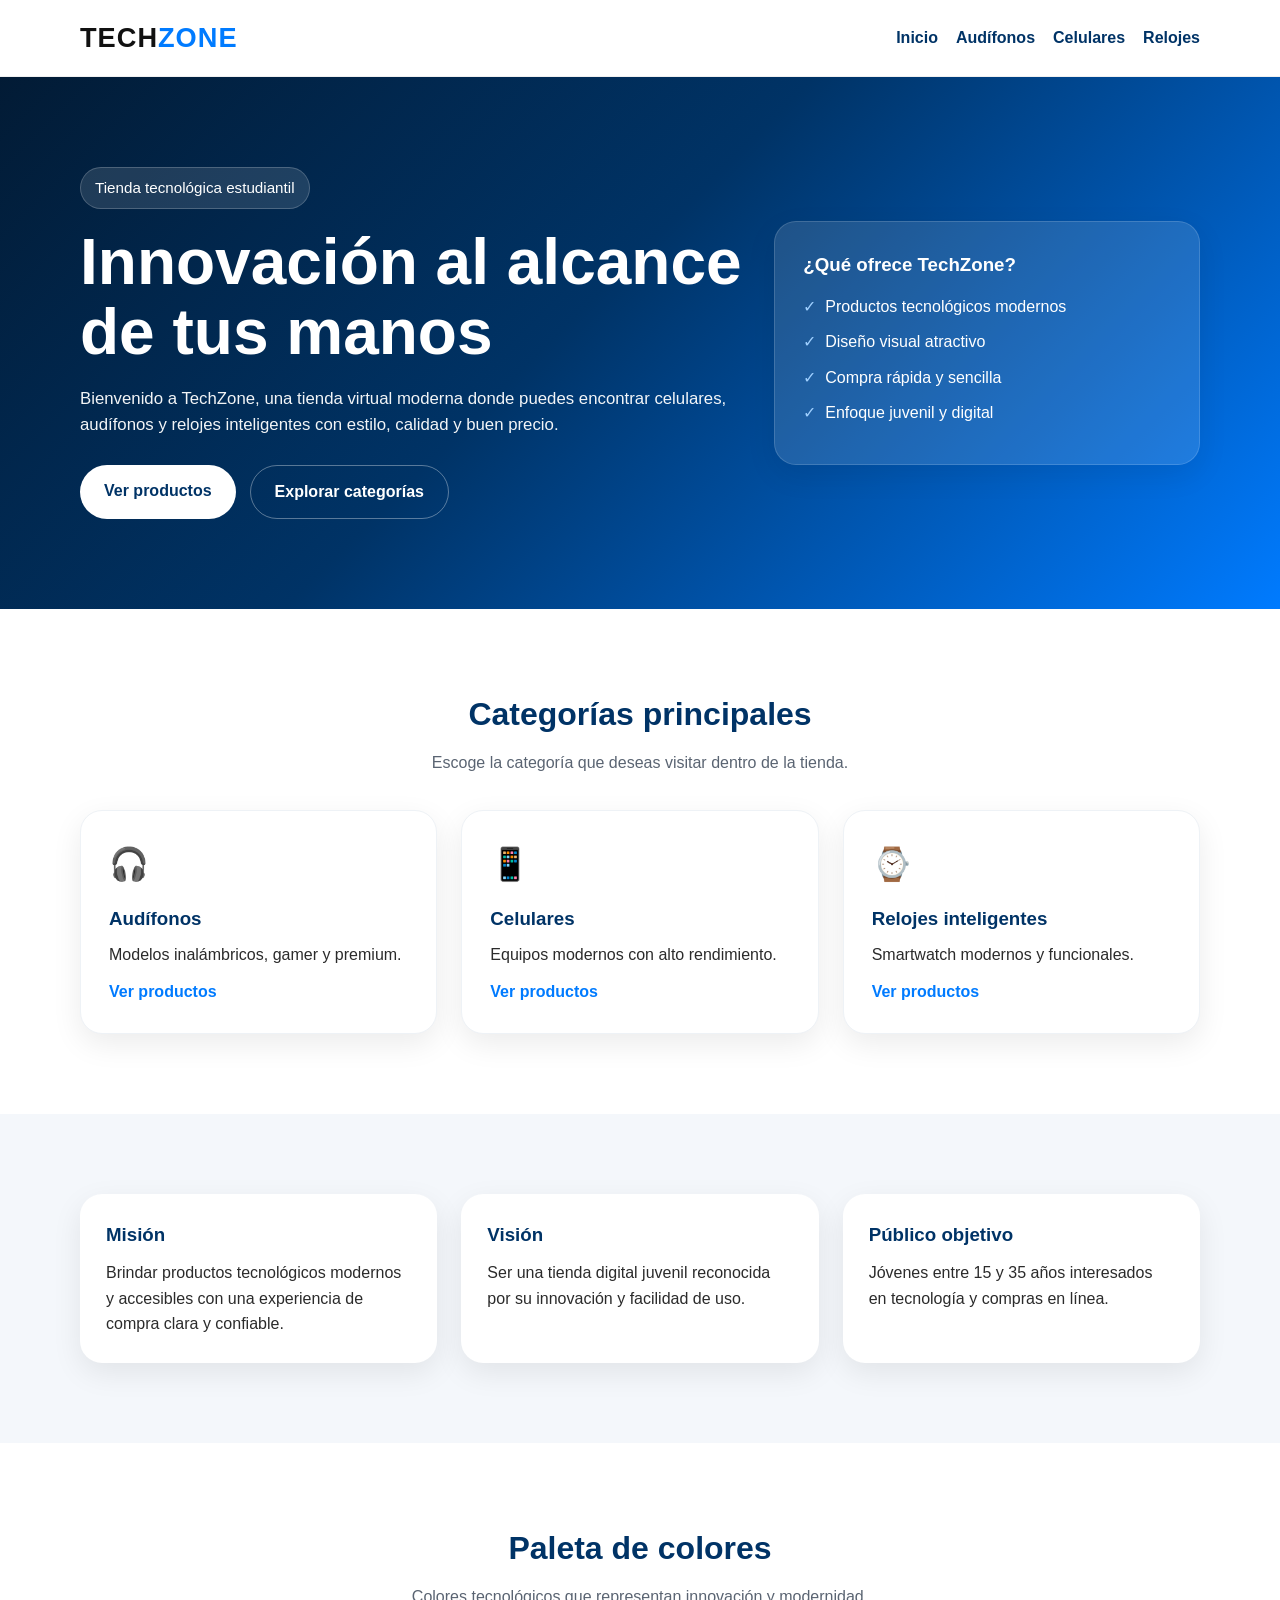
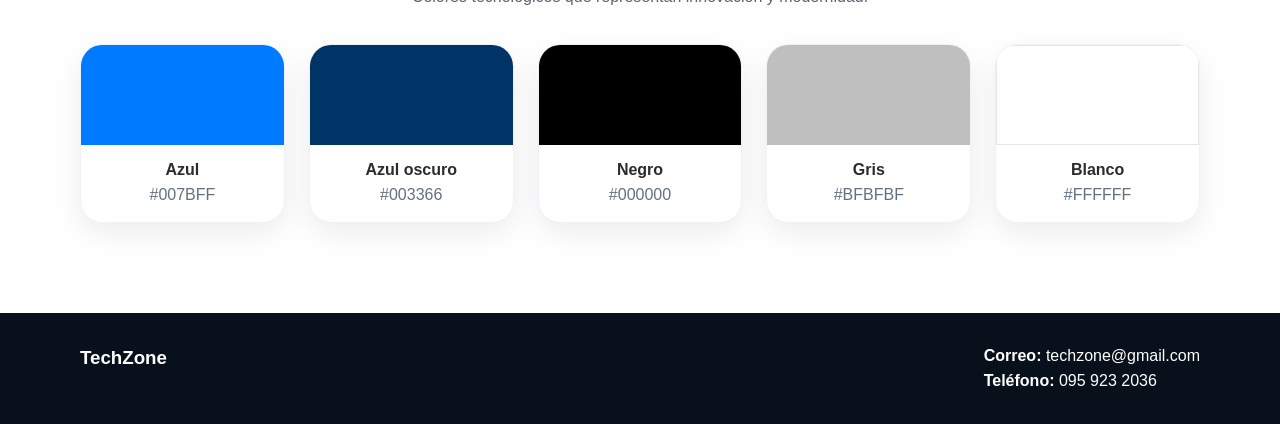
==== index.html @ d05b0beb "Add files via upload" ====
<!DOCTYPE html>
<html lang="es">
<head>
  <meta charset="UTF-8" />
  <meta name="viewport" content="width=device-width, initial-scale=1.0"/>
  <title>TechZone | Inicio</title>
  <link rel="stylesheet" href="styles.css"/>
</head>
<body>

  <header class="header">
    <div class="container nav-wrap">
      <a href="index.html" class="brand">
        <span class="brand-main">TECH</span><span class="brand-accent">ZONE</span>
      </a>

      <nav class="nav">
        <a href="index.html">Inicio</a>
        <a href="audifonos.html">Audífonos</a>
        <a href="celulares.html">Celulares</a>
        <a href="relojes.html">Relojes</a>
      </nav>
    </div>
  </header>

  <section class="hero">
    <div class="container hero-grid">

      <div>
        <span class="badge">Tienda tecnológica estudiantil</span>
        <h1>Innovación al alcance de tus manos</h1>

        <p>
          Bienvenido a TechZone, una tienda virtual moderna donde puedes encontrar 
          celulares, audífonos y relojes inteligentes con estilo, calidad y buen precio.
        </p>

        <div class="hero-buttons">
          <a href="celulares.html" class="btn btn-primary">Ver productos</a>
          <a href="#categorias" class="btn btn-secondary">Explorar categorías</a>
        </div>
      </div>

      <div class="hero-card">
        <h3>¿Qué ofrece TechZone?</h3>
        <ul>
          <li>Productos tecnológicos modernos</li>
          <li>Diseño visual atractivo</li>
          <li>Compra rápida y sencilla</li>
          <li>Enfoque juvenil y digital</li>
        </ul>
      </div>

    </div>
  </section>

  <section class="section" id="categorias">
    <div class="container">

      <div class="section-title">
        <h2>Categorías principales</h2>
        <p>Escoge la categoría que deseas visitar dentro de la tienda.</p>
      </div>

      <div class="category-grid">

        <a class="category-card" href="audifonos.html">
          <div class="category-icon">🎧</div>
          <h3>Audífonos</h3>
          <p>Modelos inalámbricos, gamer y premium.</p>
          <span>Ver productos</span>
        </a>

        <a class="category-card" href="celulares.html">
          <div class="category-icon">📱</div>
          <h3>Celulares</h3>
          <p>Equipos modernos con alto rendimiento.</p>
          <span>Ver productos</span>
        </a>

        <a class="category-card" href="relojes.html">
          <div class="category-icon">⌚</div>
          <h3>Relojes inteligentes</h3>
          <p>Smartwatch modernos y funcionales.</p>
          <span>Ver productos</span>
        </a>

      </div>

    </div>
  </section>

  <section class="section bg-light">
    <div class="container info-grid">

      <div class="info-box">
        <h3>Misión</h3>
        <p>
          Brindar productos tecnológicos modernos y accesibles con una experiencia de compra clara y confiable.
        </p>
      </div>

      <div class="info-box">
        <h3>Visión</h3>
        <p>
          Ser una tienda digital juvenil reconocida por su innovación y facilidad de uso.
        </p>
      </div>

      <div class="info-box">
        <h3>Público objetivo</h3>
        <p>
          Jóvenes entre 15 y 35 años interesados en tecnología y compras en línea.
        </p>
      </div>

    </div>
  </section>

  <section class="section">
    <div class="container section-title">
      <h2>Paleta de colores</h2>
      <p>Colores tecnológicos que representan innovación y modernidad.</p>
    </div>

    <div class="container palette-grid">

      <div class="palette-card">
        <div class="palette-color" style="background:#007BFF"></div>
        <strong>Azul</strong>
        <span>#007BFF</span>
      </div>

      <div class="palette-card">
        <div class="palette-color" style="background:#003366"></div>
        <strong>Azul oscuro</strong>
        <span>#003366</span>
      </div>

      <div class="palette-card">
        <div class="palette-color" style="background:#000000"></div>
        <strong>Negro</strong>
        <span>#000000</span>
      </div>

      <div class="palette-card">
        <div class="palette-color" style="background:#BFBFBF"></div>
        <strong>Gris</strong>
        <span>#BFBFBF</span>
      </div>

      <div class="palette-card">
        <div class="palette-color palette-white"></div>
        <strong>Blanco</strong>
        <span>#FFFFFF</span>
      </div>

    </div>
  </section>

  <footer class="footer">
    <div class="container footer-wrap">

      <div>
        <h3>TechZone</h3>
      </div>

      <div>
        <p><strong>Correo:</strong> techzone@gmail.com</p>
        <p><strong>Teléfono:</strong> 095 923 2036</p>
      </div>

    </div>
  </footer>

</body>
</html>
---- styles.css ----
:root {
  --azul: #007BFF;
  --azul-oscuro: #003366;
  --negro: #111111;
  --gris: #BFBFBF;
  --gris-suave: #f4f7fb;
  --blanco: #ffffff;
  --texto: #2b2b2b;
  --sombra: 0 10px 30px rgba(0, 0, 0, 0.08);
  --radio: 22px;
}

* {
  margin: 0;
  padding: 0;
  box-sizing: border-box;
}

html {
  scroll-behavior: smooth;
}

body {
  font-family: 'Montserrat', Arial, sans-serif;
  background: var(--blanco);
  color: var(--texto);
  line-height: 1.6;
}

img {
  width: 100%;
  display: block;
}

.container {
  width: min(1120px, 92%);
  margin: 0 auto;
}

.header {
  background: rgba(255, 255, 255, 0.95);
  backdrop-filter: blur(10px);
  border-bottom: 1px solid rgba(0, 0, 0, 0.06);
  position: sticky;
  top: 0;
  z-index: 1000;
}

.nav-wrap {
  display: flex;
  align-items: center;
  justify-content: space-between;
  padding: 16px 0;
  gap: 20px;
}

.brand {
  text-decoration: none;
  font-weight: 800;
  font-size: 1.7rem;
  letter-spacing: 1px;
}

.brand-main {
  color: var(--negro);
}

.brand-accent {
  color: var(--azul);
}

.nav {
  display: flex;
  flex-wrap: wrap;
  gap: 18px;
}

.nav a {
  text-decoration: none;
  color: var(--azul-oscuro);
  font-weight: 600;
  position: relative;
}

.nav a::after {
  content: '';
  position: absolute;
  left: 0;
  bottom: -6px;
  width: 0;
  height: 2px;
  background: var(--azul);
  transition: 0.3s;
}

.nav a:hover::after {
  width: 100%;
}

.hero {
  background: linear-gradient(135deg, #021b35 0%, #003366 45%, #007BFF 100%);
  color: var(--blanco);
  padding: 90px 0;
}

.hero-grid {
  display: grid;
  grid-template-columns: 1.4fr 0.9fr;
  gap: 32px;
  align-items: center;
}

.badge {
  display: inline-block;
  background: rgba(255, 255, 255, 0.12);
  border: 1px solid rgba(255, 255, 255, 0.2);
  padding: 8px 14px;
  border-radius: 999px;
  margin-bottom: 18px;
  font-size: 0.95rem;
}

.hero h1 {
  font-size: clamp(2.3rem, 5vw, 4rem);
  line-height: 1.1;
  margin-bottom: 18px;
}

.hero p {
  max-width: 650px;
  font-size: 1.05rem;
  opacity: 0.95;
}

.hero-buttons {
  display: flex;
  gap: 14px;
  flex-wrap: wrap;
  margin-top: 26px;
}

.btn,
.btn-small {
  text-decoration: none;
  font-weight: 700;
  border-radius: 999px;
  transition: 0.25s ease;
  display: inline-block;
}

.btn {
  padding: 13px 24px;
}

.btn-primary {
  background: var(--blanco);
  color: var(--azul-oscuro);
}

.btn-primary:hover {
  transform: translateY(-2px);
}

.btn-secondary {
  border: 1px solid rgba(255, 255, 255, 0.35);
  color: var(--blanco);
  background: transparent;
}

.btn-secondary:hover {
  background: rgba(255, 255, 255, 0.08);
}

.hero-card {
  background: rgba(255, 255, 255, 0.12);
  border: 1px solid rgba(255, 255, 255, 0.15);
  border-radius: var(--radio);
  padding: 28px;
  box-shadow: var(--sombra);
}

.hero-card h3 {
  margin-bottom: 14px;
}

.hero-card ul {
  list-style: none;
}

.hero-card li {
  margin-bottom: 10px;
  padding-left: 22px;
  position: relative;
}

.hero-card li::before {
  content: '✓';
  position: absolute;
  left: 0;
  color: #9fd0ff;
}

.section {
  padding: 80px 0;
}

.bg-light {
  background: var(--gris-suave);
}

.section-title {
  text-align: center;
  margin-bottom: 34px;
}

.section-title h2 {
  color: var(--azul-oscuro);
  font-size: 2rem;
  margin-bottom: 10px;
}

.section-title p {
  max-width: 720px;
  margin: 0 auto;
  color: #5a6472;
}

.category-grid,
.info-grid,
.palette-grid,
.products-grid {
  display: grid;
  gap: 24px;
}

.category-grid {
  grid-template-columns: repeat(3, 1fr);
}

.category-card {
  background: var(--blanco);
  border-radius: var(--radio);
  padding: 28px;
  box-shadow: var(--sombra);
  text-decoration: none;
  color: inherit;
  transition: 0.25s ease;
  border: 1px solid #eef2f6;
}

.category-card:hover {
  transform: translateY(-6px);
}

.category-icon {
  font-size: 2rem;
  margin-bottom: 14px;
}

.category-card h3 {
  color: var(--azul-oscuro);
  margin-bottom: 8px;
}

.category-card span {
  color: var(--azul);
  font-weight: 700;
  display: inline-block;
  margin-top: 12px;
}

.info-grid {
  grid-template-columns: repeat(3, 1fr);
}

.info-box,
.palette-card {
  background: var(--blanco);
  border-radius: var(--radio);
  box-shadow: var(--sombra);
}

.info-box {
  padding: 26px;
}

.info-box h3 {
  color: var(--azul-oscuro);
  margin-bottom: 10px;
}

.palette-grid {
  grid-template-columns: repeat(5, 1fr);
}

.palette-card {
  overflow: hidden;
  text-align: center;
  border: 1px solid #eef2f6;
}

.palette-color {
  height: 100px;
}

.palette-white {
  border: 1px solid #e2e7ed;
}

.palette-card strong,
.palette-card span {
  display: block;
}

.palette-card strong {
  margin-top: 12px;
}

.palette-card span {
  color: #647082;
  margin-bottom: 14px;
}

.page-banner {
  background: linear-gradient(135deg, #022344, #007BFF);
  color: var(--blanco);
  padding: 60px 0;
  text-align: center;
}

.page-banner h1 {
  font-size: 2.4rem;
  margin-bottom: 8px;
}

.products-grid {
  grid-template-columns: repeat(4, 1fr);
}

.product-card {
  background: var(--blanco);
  border-radius: var(--radio);
  overflow: hidden;
  box-shadow: var(--sombra);
  transition: 0.25s ease;
  border: 1px solid #eef2f6;
}

.product-card:hover {
  transform: translateY(-6px);
}

.product-card img {
  height: 230px;
  object-fit: cover;
}

.product-info {
  padding: 18px;
}

.product-info h3 {
  color: var(--azul-oscuro);
  font-size: 1.1rem;
  margin-bottom: 8px;
}

.product-info p {
  color: #5d6775;
  font-size: 0.95rem;
  min-height: 72px;
}

.product-bottom {
  margin-top: 16px;
  display: flex;
  align-items: center;
  justify-content: space-between;
  gap: 10px;
}

.price {
  color: var(--azul);
  font-weight: 800;
}

.btn-small {
  background: var(--azul);
  color: var(--blanco);
  padding: 10px 16px;
  font-size: 0.9rem;
}

.btn-small:hover {
  background: var(--azul-oscuro);
}

.footer {
  background: #08111b;
  color: var(--blanco);
  padding: 30px 0;
  margin-top: 10px;
}

.footer-wrap {
  display: flex;
  justify-content: space-between;
  gap: 20px;
  flex-wrap: wrap;
}

.simple-footer {
  text-align: center;
}

@media (max-width: 1100px) {
  .products-grid {
    grid-template-columns: repeat(3, 1fr);
  }

  .palette-grid {
    grid-template-columns: repeat(3, 1fr);
  }
}

@media (max-width: 900px) {
  .hero-grid,
  .category-grid,
  .info-grid {
    grid-template-columns: 1fr;
  }

  .products-grid {
    grid-template-columns: repeat(2, 1fr);
  }

  .nav-wrap {
    flex-direction: column;
    align-items: flex-start;
  }
}

@media (max-width: 600px) {
  .nav {
    gap: 10px;
  }

  .products-grid,
  .palette-grid {
    grid-template-columns: 1fr;
  }

  .hero {
    padding: 70px 0;
  }

  .hero-buttons {
    flex-direction: column;
    align-items: flex-start;
  }
}
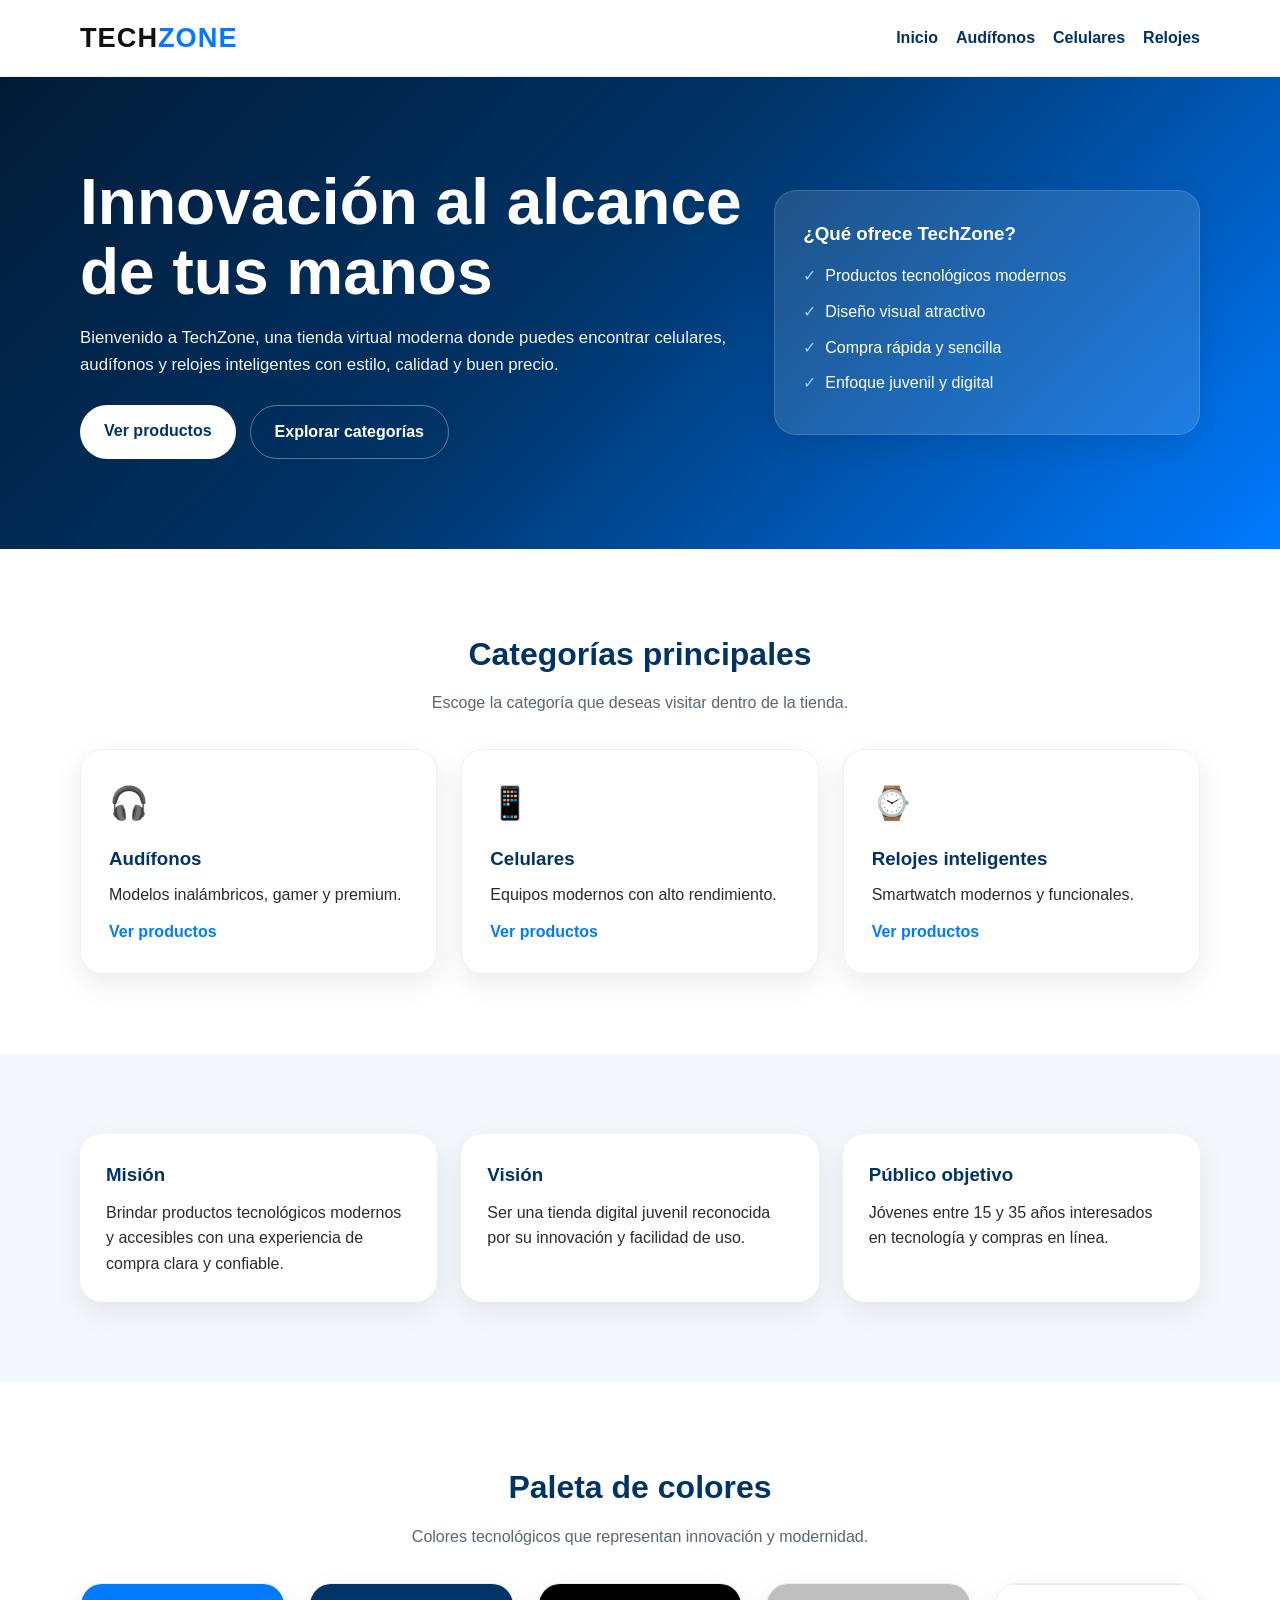
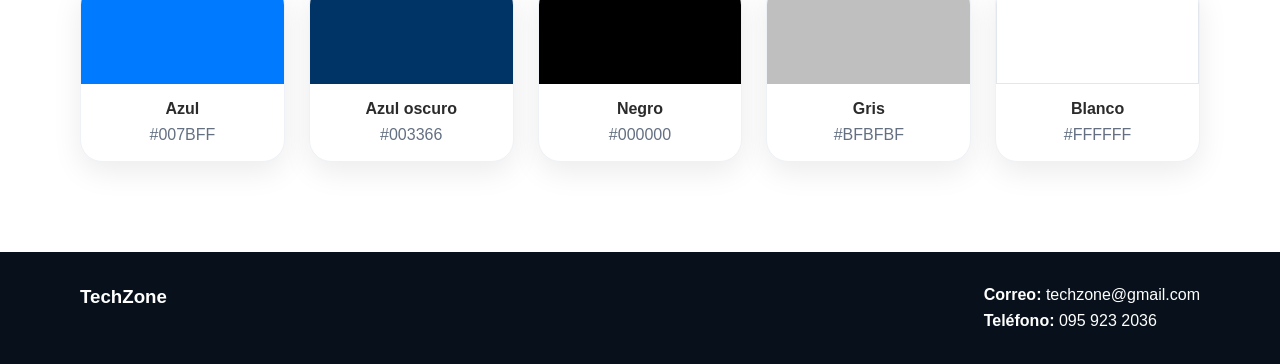
==== commit d68e8198: "index.html" ====
--- a/index.html
+++ b/index.html
@@ -27,7 +27,6 @@
     <div class="container hero-grid">
 
       <div>
-        <span class="badge">Tienda tecnológica estudiantil</span>
         <h1>Innovación al alcance de tus manos</h1>
 
         <p>
@@ -174,4 +173,4 @@
   </footer>
 
 </body>
-</html>+</html>
